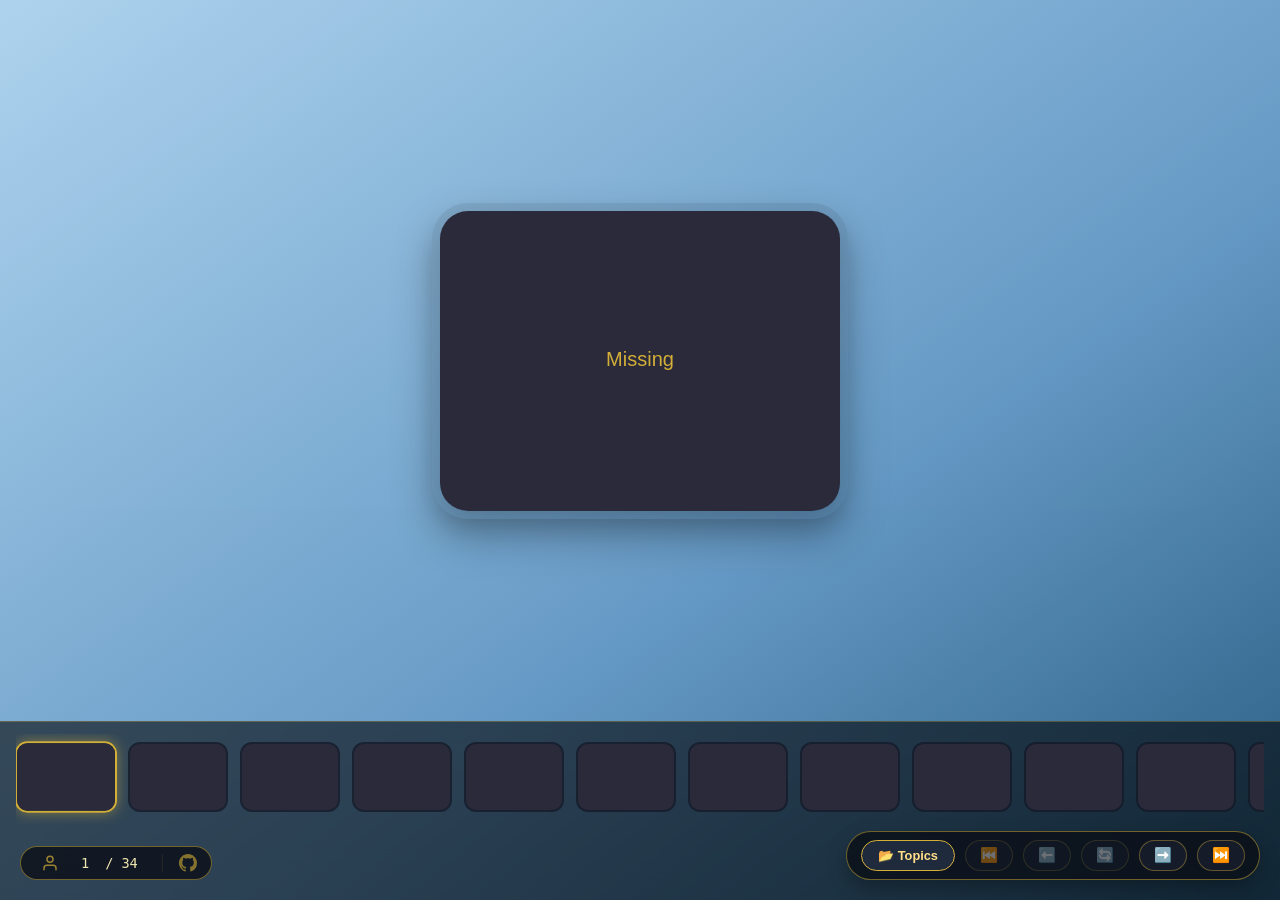
==== dhamma/index.html @ 02d5153f "apply meritmoon theme" ====
<!DOCTYPE html>
<html lang="en">
<head>
  <meta charset="UTF-8" />
  <meta name="viewport" content="width=device-width, initial-scale=1.0, user-scalable=no, viewport-fit=cover" />
  <link rel="icon" type="image/jpeg" href="wheel.jpeg" />
  <title>Dhamma Slides · topics.json</title>
  <link rel="stylesheet" href="style.css" />
</head>
<body>

  <div class="slideshow-container">
    <div class="featured-area" id="featuredArea"></div>
    <div class="carousel-section" id="carouselSection">
      <div class="carousel-container" id="carouselContainer">
        <div class="carousel-track" id="carouselTrack"></div>
      </div>
    </div>
  </div>

  <div class="nav-controls">
    <button id="topicBtn">📂 Topics</button>
    <button id="firstBtn">⏮️</button>
    <button id="prevBtn">⬅️</button>
    <button id="linkBtn">🔄</button>
    <button id="nextBtn">➡️</button>
    <button id="lastBtn">⏭️</button>
  </div>

  <div class="slide-counter">
    <a href="index.html" class="profile-link" title="Back to Profile">
      <svg height="18" width="18" viewBox="0 0 24 24" fill="none" stroke="currentColor" stroke-width="2" stroke-linecap="round" stroke-linejoin="round">
        <path d="M20 21v-2a4 4 0 0 0-4-4H8a4 4 0 0 0-4 4v2"/>
        <circle cx="12" cy="7" r="4"/>
      </svg>
    </a>
    <span class="counter-display" id="counterDisplay">1</span>
    <span class="counter-sep">/</span>
    <span id="totalSlidesSpan">0</span>
    <a href="https://github.com/rex-9/vensuvanna" target="_blank" class="github-link">
      <svg height="18" width="18" viewBox="0 0 16 16" fill="currentColor">
        <path d="M8 0C3.58 0 0 3.58 0 8c0 3.54 2.29 6.53 5.47 7.59.4.07.55-.17.55-.38 0-.19-.01-.82-.01-1.49-2.01.37-2.53-.49-2.69-.94-.09-.23-.48-.94-.82-1.13-.28-.15-.68-.52-.01-.53.63-.01 1.08.58 1.23.82.72 1.21 1.87.87 2.33.66.07-.52.28-.87.51-1.07-1.78-.2-3.64-.89-3.64-3.95 0-.87.31-1.59.82-2.15-.08-.2-.36-1.02.08-2.12 0 0 .67-.21 2.2.82.64-.18 1.32-.27 2-.27.68 0 1.36.09 2 .27 1.53-1.04 2.2-.82 2.2-.82.44 1.1.16 1.92.08 2.12.51.56.82 1.27.82 2.15 0 3.07-1.87 3.75-3.65 3.95.29.25.54.73.54 1.48 0 1.07-.01 1.93-.01 2.2 0 .21.15.46.55.38A8.013 8.013 0 0016 8c0-4.42-3.58-8-8-8z"/>
      </svg>
    </a>
  </div>

  <div class="topic-overlay" id="topicOverlay">
    <div class="topic-modal">
      <h2>📖 Select Topic</h2>
      <div class="topic-list" id="topicList"></div>
      <button class="topic-close" id="topicCloseBtn">✕ Close</button>
    </div>
  </div>

  <script src="main.js"></script>
</body>
</html>
---- dhamma/style.css ----
* {
  margin: 0;
  padding: 0;
  box-sizing: border-box;
  user-select: none;
}

body {
  width: 100vw;
  height: 100vh;
  overflow: hidden;
  font-family: 'Segoe UI', 'Noto Sans', system-ui, sans-serif;
  background: linear-gradient(145deg, #b7defa 0%, #6ba2d0 60%, #2c6288 100%);
  transition: background 0.3s ease;
}

body.fullscreen-bg {
  background: #000;
}

.slideshow-container {
  position: fixed;
  top: 0;
  left: 0;
  width: 100%;
  height: 100%;
  display: flex;
  flex-direction: column;
  overflow: hidden;
}

.featured-area {
  flex: 1;
  position: relative;
  min-height: 0;
  background: rgba(0, 0, 0, 0.05);
}

.slide {
  position: absolute;
  top: 0;
  left: 0;
  width: 100%;
  height: 100%;
  display: flex;
  align-items: center;
  justify-content: center;
  opacity: 0;
  transition: opacity 0.5s cubic-bezier(0.2, 0.9, 0.4, 1.1);
  pointer-events: none;
}

.slide.active {
  opacity: 1;
  pointer-events: auto;
  z-index: 10;
}

.image-frame {
  max-width: 88vw;
  max-height: 70vh;
  width: auto;
  height: auto;
  display: flex;
  justify-content: center;
  align-items: center;
  background: rgba(0, 0, 0, 0.1);
  border-radius: 36px;
  padding: 8px;
  backdrop-filter: blur(4px);
  box-shadow: 0 20px 40px rgba(0, 0, 0, 0.25);
  transition: all 0.3s ease;
}

.image-frame.fullscreen {
  width: 100vw;
  height: 100vh;
  max-width: 100vw;
  max-height: 100vh;
  padding: 0;
  border-radius: 0;
  background: #000;
  backdrop-filter: none;
  box-shadow: none;
}

.image-frame img,
.image-frame video {
  max-width: 100%;
  max-height: 70vh;
  width: auto;
  height: auto;
  object-fit: contain;
  border-radius: 28px;
  display: block;
  box-shadow: 0 12px 28px rgba(0, 0, 0, 0.2);
  transition: all 0.3s ease;
}

.image-frame.fullscreen img,
.image-frame.fullscreen video {
  width: 100%;
  height: 100%;
  max-width: 100%;
  max-height: 100%;
  object-fit: contain;
  object-position: center;
  border-radius: 0;
  box-shadow: none;
}

.carousel-section {
  background: rgba(0, 0, 0, 0.6);
  backdrop-filter: blur(20px);
  border-top: 1px solid rgba(212, 175, 55, 0.3);
  padding: 12px 0;
  transition: all 0.3s ease;
}

.carousel-section.hidden {
  display: none;
}

.carousel-container {
  overflow-x: auto;
  overflow-y: hidden;
  scroll-behavior: smooth;
  -webkit-overflow-scrolling: touch;
  scrollbar-width: thin;
  scrollbar-color: #d4af37 #2a2a3a;
  margin: 0 16px 64px 16px;
}

.carousel-container::-webkit-scrollbar {
  height: 5px;
}

.carousel-container::-webkit-scrollbar-track {
  background: #2a2a3a;
  border-radius: 10px;
}

.carousel-container::-webkit-scrollbar-thumb {
  background: #d4af37;
  border-radius: 10px;
}

.carousel-track {
  display: flex;
  gap: 12px;
  padding: 8px 0 12px 0;
  min-width: min-content;
}

.carousel-item {
  flex-shrink: 0;
  width: 100px;
  height: 70px;
  background: rgba(20, 25, 40, 0.8);
  border-radius: 12px;
  overflow: hidden;
  cursor: pointer;
  transition: all 0.2s ease;
  border: 2px solid transparent;
  display: flex;
  align-items: center;
  justify-content: center;
  position: relative;
}

.carousel-item:hover {
  transform: translateY(-3px);
  border-color: #d4af37aa;
}

.carousel-item.active {
  border-color: #d4af37;
  box-shadow: 0 0 12px rgba(212, 175, 55, 0.5);
  transform: scale(1.02);
}

.carousel-item img {
  width: 100%;
  height: 100%;
  object-fit: cover;
  pointer-events: none;
}

.video-thumb {
  position: relative;
  width: 100%;
  height: 100%;
  background: #000;
  display: flex;
  align-items: center;
  justify-content: center;
}

.video-thumb img {
  width: 100%;
  height: 100%;
  object-fit: cover;
  opacity: 0.8;
}

.video-thumb::after {
  content: "▶";
  position: absolute;
  top: 50%;
  left: 50%;
  transform: translate(-50%, -50%);
  color: #fff;
  font-size: 20px;
  background: rgba(0, 0, 0, 0.6);
  width: 30px;
  height: 30px;
  border-radius: 50%;
  display: flex;
  align-items: center;
  justify-content: center;
  pointer-events: none;
  font-family: monospace;
}

.nav-controls {
  position: fixed;
  bottom: 20px;
  right: 20px;
  z-index: 30;
  display: flex;
  gap: 10px;
  background: rgba(10, 14, 23, 0.8);
  backdrop-filter: blur(16px);
  padding: 8px 14px;
  border-radius: 50px;
  border: 1px solid rgba(212, 175, 55, 0.5);
  box-shadow: 0 8px 20px rgba(0, 0, 0, 0.3);
  transition: all 0.2s ease;
}

.nav-controls.hidden {
  opacity: 0;
  pointer-events: none;
}

button {
  background: rgba(25, 30, 45, 0.85);
  border: none;
  color: #ffdf88;
  font-size: 0.9rem;
  padding: 6px 14px;
  border-radius: 50px;
  cursor: pointer;
  font-weight: 600;
  transition: all 0.25s cubic-bezier(0.2, 0.9, 0.4, 1.1);
  border: 1px solid rgba(212, 175, 55, 0.4);
  display: inline-flex;
  align-items: center;
  justify-content: center;
  gap: 5px;
  min-width: 40px;
}

button:hover:not(:disabled) {
  background: #d4af37;
  color: #1a1a2a;
  transform: translateY(-2px);
}

button:disabled {
  opacity: 0.4;
  cursor: not-allowed;
}

#topicBtn {
  background: rgba(35, 45, 65, 0.9);
  border-color: #d4af37;
  font-size: 0.8rem;
  padding: 6px 16px;
}

#topicBtn:hover:not(:disabled) {
  background: #d4af37;
  color: #1a1a2a;
}

.slide-counter {
  position: fixed;
  bottom: 20px;
  left: 20px;
  background: rgba(10, 14, 23, 0.8);
  backdrop-filter: blur(16px);
  padding: 5px 14px;
  border-radius: 50px;
  color: #f0e6b0;
  font-family: 'Cinzel', monospace;
  font-size: 0.85rem;
  z-index: 30;
  border: 1px solid rgba(212, 175, 55, 0.5);
  display: flex;
  align-items: center;
  gap: 8px;
  pointer-events: auto;
}

.slide-counter.hidden {
  opacity: 0;
  pointer-events: none;
}

.counter-display {
  cursor: pointer;
  padding: 2px 8px;
  border-radius: 40px;
  transition: background 0.2s;
}

.counter-display:hover {
  background: rgba(212, 175, 55, 0.2);
}

.counter-input {
  background: rgba(0, 0, 0, 0.6);
  border: 1px solid #d4af37;
  color: #ffdf88;
  font-family: 'Cinzel', monospace;
  font-size: 0.85rem;
  padding: 3px 8px;
  border-radius: 40px;
  width: 60px;
  text-align: center;
  outline: none;
}

.profile-link {
  color: #d4af37;
  text-decoration: none;
  display: inline-flex;
  align-items: center;
  gap: 5px;
  font-size: 0.75rem;
  font-family: 'Segoe UI', sans-serif;
  opacity: 0.7;
  transition: all 0.3s ease;
  padding: 2px 6px;
  border-radius: 4px;
}

.profile-link:hover {
  opacity: 1;
  background: rgba(212, 175, 55, 0.1);
  transform: translateY(-1px);
}

.profile-link svg {
  flex-shrink: 0;
}

/* GitHub link in slide counter */
.github-link {
  color: #d4af37;
  text-decoration: none;
  display: inline-flex;
  align-items: center;
  gap: 6px;
  font-size: 0.75rem;
  font-family: 'Segoe UI', sans-serif;
  opacity: 0.6;
  transition: opacity 0.3s ease, transform 0.2s ease;
  margin-left: 16px;
  padding-left: 16px;
  border-left: 1px solid rgba(212, 175, 55, 0.15);
}

.github-link:hover {
  opacity: 1;
  transform: translateY(-1px);
}

.github-link svg {
  flex-shrink: 0;
}

.topic-overlay {
  position: fixed;
  top: 0;
  left: 0;
  width: 100%;
  height: 100%;
  background: rgba(0, 0, 0, 0.7);
  backdrop-filter: blur(12px);
  z-index: 100;
  display: none;
  align-items: center;
  justify-content: center;
}

.topic-overlay.open {
  display: flex;
}

.topic-modal {
  background: rgba(20, 25, 40, 0.95);
  border: 1px solid rgba(212, 175, 55, 0.4);
  border-radius: 30px;
  padding: 35px 45px;
  max-width: 500px;
  width: 90%;
  max-height: 80vh;
  overflow-y: auto;
  box-shadow: 0 30px 60px rgba(0, 0, 0, 0.6);
  animation: slideUp 0.3s cubic-bezier(0.2, 0.9, 0.4, 1.1);
}

.topic-modal h2 {
  color: #d4af37;
  font-family: 'Cinzel', serif;
  font-size: 1.4rem;
  text-align: center;
  margin-bottom: 20px;
  letter-spacing: 2px;
  border-bottom: 1px solid rgba(212, 175, 55, 0.2);
  padding-bottom: 12px;
}

.topic-list {
  display: flex;
  flex-direction: column;
  gap: 8px;
}

.topic-item {
  background: rgba(255, 255, 255, 0.05);
  border: 1px solid rgba(212, 175, 55, 0.15);
  border-radius: 16px;
  padding: 14px 20px;
  color: #f0e6d0;
  font-size: 1rem;
  cursor: pointer;
  transition: all 0.2s ease;
  display: flex;
  justify-content: space-between;
  align-items: center;
}

.topic-item:hover {
  background: rgba(212, 175, 55, 0.15);
  border-color: #d4af37;
  transform: translateX(4px);
}

.topic-item.active {
  background: rgba(212, 175, 55, 0.2);
  border-color: #d4af37;
  color: #ffdf88;
}

.topic-item .badge {
  background: rgba(212, 175, 55, 0.2);
  color: #d4af37;
  padding: 2px 12px;
  border-radius: 40px;
  font-size: 0.75rem;
  font-weight: 600;
}

.topic-close {
  display: block;
  margin: 20px auto 0;
  background: rgba(212, 175, 55, 0.15);
  border: 1px solid rgba(212, 175, 55, 0.3);
  color: #d4af37;
  padding: 10px 30px;
  border-radius: 50px;
  font-size: 0.9rem;
  cursor: pointer;
  transition: all 0.2s ease;
  font-family: 'Cinzel', serif;
}

.topic-close:hover {
  background: #d4af37;
  color: #1a1a2a;
}

.topic-empty {
  color: #888;
  text-align: center;
  padding: 30px 0;
  font-style: italic;
}

.loading-spinner {
  color: #d4af37;
  text-align: center;
  padding: 20px;
  font-size: 1.1rem;
}

@keyframes slideUp {
  from {
    opacity: 0;
    transform: translateY(30px);
  }

  to {
    opacity: 1;
    transform: translateY(0);
  }
}

body.fullscreen-bg .carousel-section,
body.fullscreen-bg .nav-controls:not(.hidden),
body.fullscreen-bg .slide-counter:not(.hidden) {
  display: none;
}

@media (max-width: 768px) {
  .carousel-item {
    width: 70px;
    height: 50px;
  }

  .image-frame {
    max-height: 60vh;
  }

  .image-frame img,
  .image-frame video {
    max-height: 60vh;
  }

  button {
    padding: 5px 10px;
    font-size: 0.75rem;
    min-width: 34px;
  }

  .slide-counter {
    font-size: 0.7rem;
    padding: 4px 10px;
  }

  .profile-link span,
  .github-link span {
    display: none;
    /* Hide text on mobile, show only icons */
  }

  .profile-link,
  .github-link {
    font-size: 0;
    padding: 2px 4px;
  }

  .profile-link svg,
  .github-link svg {
    width: 16px;
    height: 16px;
  }

  .topic-modal {
    padding: 25px 20px;
  }

  .topic-item {
    padding: 12px 16px;
    font-size: 0.9rem;
  }
}
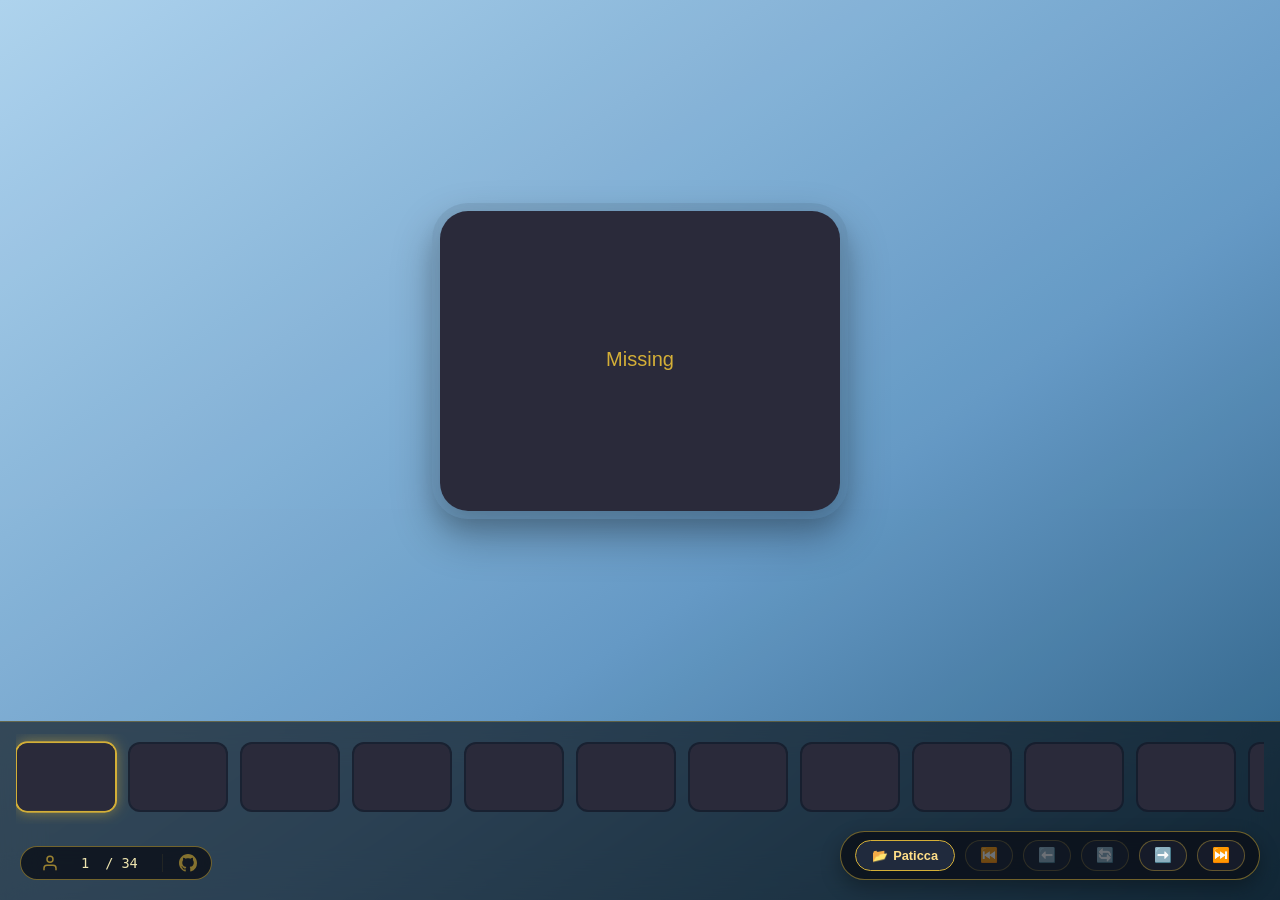
==== commit dc566239: "dhamma site fix and portfolio draft" ====
--- a/dhamma/index.html
+++ b/dhamma/index.html
@@ -2,10 +2,14 @@
 <html lang="en">
 <head>
   <meta charset="UTF-8" />
-  <meta name="viewport" content="width=device-width, initial-scale=1.0, user-scalable=no, viewport-fit=cover" />
-  <link rel="icon" type="image/jpeg" href="wheel.jpeg" />
-  <title>Dhamma Slides · topics.json</title>
+  <meta name="viewport" content="width=device-width, initial-scale=1.0" />
+  <title>Ven. Sayadaw Suvanna — Paauk Tawya · A Teacher You Can Sit With</title>
+  <meta name="description" content="Sayadaw Suvanna teaches the Theravāda path with a smile — Samatha, Vipassanā, and the Abhidhamma — offered freely, with patience and loving-kindness, to anyone willing to begin." />
+  <link rel="preconnect" href="https://fonts.googleapis.com" />
+  <link rel="preconnect" href="https://fonts.gstatic.com" crossorigin />
+  <link href="https://fonts.googleapis.com/css2?family=Cormorant+Garamond:ital,wght@0,300;0,400;0,500;0,600;0,700;1,300;1,400;1,600&family=Noto+Sans:ital,wght@0,300;0,400;0,600;1,300&display=swap" rel="stylesheet" />
   <link rel="stylesheet" href="style.css" />
+  <link rel="icon" type="image/svg+xml" href="data:image/svg+xml,%3Csvg xmlns='http://www.w3.org/2000/svg' viewBox='0 0 100 100'%3E%3Cdefs%3E%3CradialGradient id='sunGold' cx='40%25' cy='35%25' r='60%25'%3E%3Cstop offset='0%25' stop-color='%23FFFBE8'/%3E%3Cstop offset='55%25' stop-color='%23F0CC60'/%3E%3Cstop offset='100%25' stop-color='%23D4A832'/%3E%3C/radialGradient%3E%3Cfilter id='glow' x='-40%25' y='-40%25' width='180%25' height='180%25'%3E%3CfeGaussianBlur stdDeviation='3.5' result='blur'/%3E%3CfeMerge%3E%3CfeMergeNode in='blur'/%3E%3CfeMergeNode in='SourceGraphic'/%3E%3C/feMerge%3E%3C/filter%3E%3C/defs%3E%3Ccircle cx='50' cy='50' r='42' fill='url%28%23sunGold%29' filter='url%28%23glow%29'/%3E%3Ccircle cx='50' cy='50' r='42' fill='none' stroke='%23D4A832' stroke-width='0.8' opacity='0.5'/%3E%3C/svg%3E" />
 </head>
 <body>
 
@@ -19,7 +23,7 @@
   </div>
 
   <div class="nav-controls">
-    <button id="topicBtn">📂 Topics</button>
+    <button id="topicBtn">📂 <span id="currentTopicDisplay">Topics</span></button>
     <button id="firstBtn">⏮️</button>
     <button id="prevBtn">⬅️</button>
     <button id="linkBtn">🔄</button>
@@ -27,7 +31,7 @@
     <button id="lastBtn">⏭️</button>
   </div>
 
-  <div class="slide-counter">
+  <div class="slide-counter" id="slideCounter">
     <a href="index.html" class="profile-link" title="Back to Profile">
       <svg height="18" width="18" viewBox="0 0 24 24" fill="none" stroke="currentColor" stroke-width="2" stroke-linecap="round" stroke-linejoin="round">
         <path d="M20 21v-2a4 4 0 0 0-4-4H8a4 4 0 0 0-4 4v2"/>
--- a/dhamma/style.css
+++ b/dhamma/style.css
@@ -516,35 +516,33 @@
 }
 
 @media (max-width: 768px) {
-  .carousel-item {
-    width: 70px;
-    height: 50px;
-  }
-
-  .image-frame {
-    max-height: 60vh;
-  }
-
-  .image-frame img,
-  .image-frame video {
-    max-height: 60vh;
-  }
-
   button {
     padding: 5px 10px;
     font-size: 0.75rem;
     min-width: 34px;
   }
 
+
   .slide-counter {
-    font-size: 0.7rem;
-    padding: 4px 10px;
-  }
-
+    position: fixed;
+    top: 12px;
+    bottom: auto;
+    left: 50%;
+    transform: translateX(-50%);
+    z-index: 35;
+    background: rgba(10, 14, 23, 0.85);
+    backdrop-filter: blur(16px);
+    padding: 6px 14px;
+    border-radius: 50px;
+    font-size: 0.75rem;
+    border: 1px solid rgba(212, 175, 55, 0.4);
+    gap: 6px;
+  }
+
+  /* Hide profile and github text on mobile */
   .profile-link span,
   .github-link span {
     display: none;
-    /* Hide text on mobile, show only icons */
   }
 
   .profile-link,
@@ -559,6 +557,65 @@
     height: 16px;
   }
 
+  .counter-display {
+    font-size: 0.85rem;
+    padding: 0 4px;
+  }
+
+  .counter-sep {
+    margin: 0 2px;
+  }
+
+  .nav-controls {
+    bottom: 16px;
+    right: 50%;
+    transform: translateX(50%);
+    padding: 6px 10px;
+    gap: 6px;
+    border-radius: 40px;
+  }
+
+  .nav-controls button {
+    font-size: 0.7rem;
+    padding: 4px 10px;
+    min-width: 30px;
+  }
+
+  /* Hide text on topic button, show only icon and topic name */
+  #topicBtn {
+    font-size: 0.7rem;
+    padding: 4px 10px;
+  }
+
+  /* Ensure featured area has proper padding for top counter */
+  .featured-area {
+    padding-top: 60px;
+  }
+
+  /* Carousel adjustments */
+  .carousel-item {
+    width: 70px;
+    height: 50px;
+  }
+
+  .image-frame {
+    max-height: 55vh;
+  }
+
+  .image-frame img,
+  .image-frame video {
+    max-height: 55vh;
+  }
+
+  .carousel-container {
+    margin: 0 10px 50px 10px;
+  }
+
+  .carousel-track {
+    gap: 8px;
+    padding: 6px 0 8px 0;
+  }
+
   .topic-modal {
     padding: 25px 20px;
   }
@@ -567,4 +624,54 @@
     padding: 12px 16px;
     font-size: 0.9rem;
   }
+}
+
+/* For very small screens */
+@media (max-width: 480px) {
+  .slide-counter {
+    padding: 4px 10px;
+    font-size: 0.7rem;
+    top: 8px;
+  }
+
+  .profile-link svg,
+  .github-link svg {
+    width: 14px;
+    height: 14px;
+  }
+
+  .counter-display {
+    font-size: 0.75rem;
+  }
+
+  .nav-controls {
+    bottom: 12px;
+    padding: 4px 8px;
+    gap: 4px;
+  }
+
+  .nav-controls button {
+    font-size: 0.6rem;
+    padding: 3px 8px;
+    min-width: 26px;
+  }
+
+  .featured-area {
+    padding-top: 50px;
+  }
+
+  .image-frame {
+    max-height: 50vh;
+  }
+
+  .image-frame img,
+  .image-frame video {
+    max-height: 50vh;
+    border-radius: 16px;
+  }
+
+  .carousel-item {
+    width: 56px;
+    height: 40px;
+  }
 }
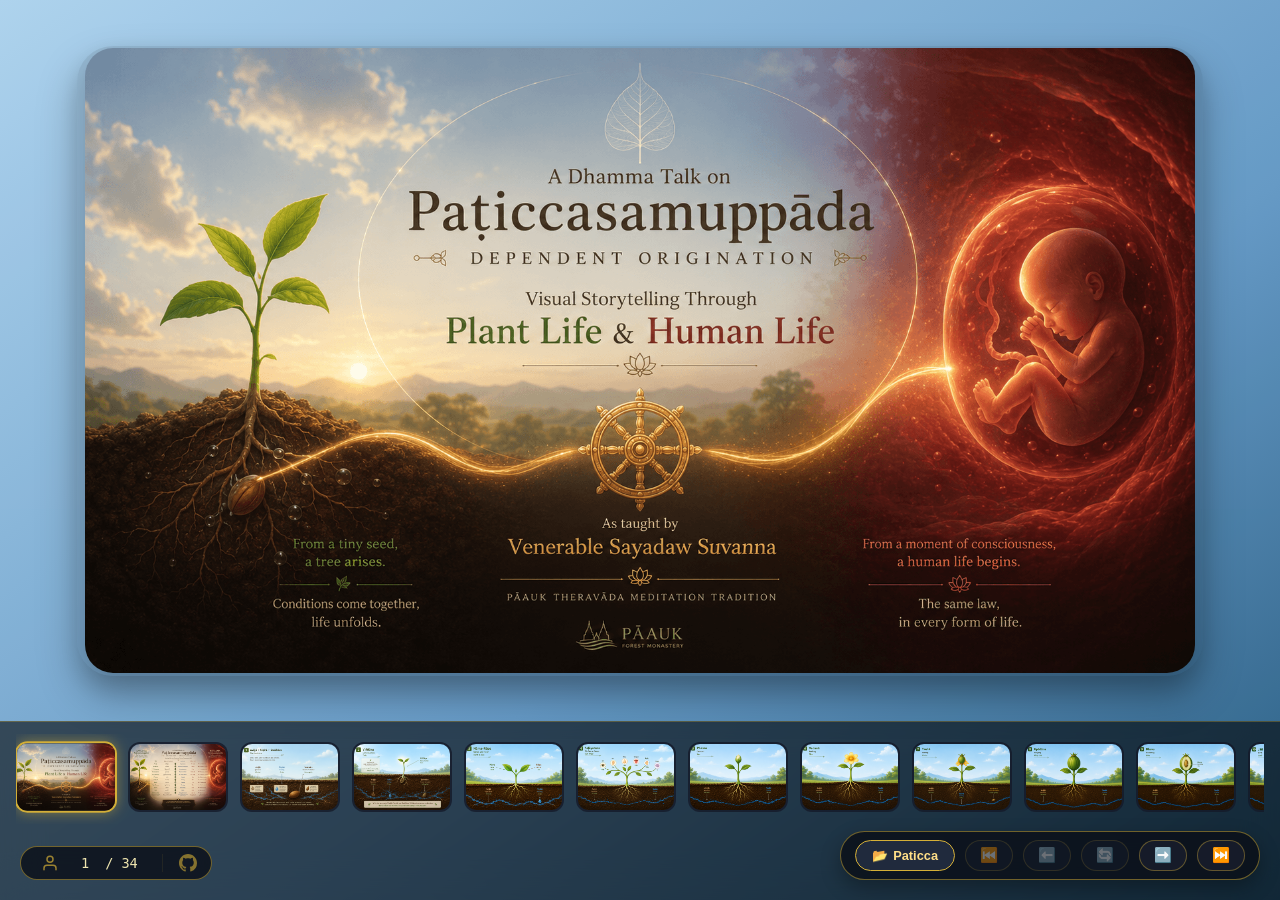
==== commit 13fc69bf: "back to profile fix" ====
--- a/dhamma/index.html
+++ b/dhamma/index.html
@@ -32,8 +32,8 @@
   </div>
 
   <div class="slide-counter" id="slideCounter">
-    <a href="index.html" class="profile-link" title="Back to Profile">
-      <svg height="18" width="18" viewBox="0 0 24 24" fill="none" stroke="currentColor" stroke-width="2" stroke-linecap="round" stroke-linejoin="round">
+    <a href="/" class="profile-link" title="Back to Profile">
+    <svg height="18" width="18" viewBox="0 0 24 24" fill="none" stroke="currentColor" stroke-width="2" stroke-linecap="round" stroke-linejoin="round">
         <path d="M20 21v-2a4 4 0 0 0-4-4H8a4 4 0 0 0-4 4v2"/>
         <circle cx="12" cy="7" r="4"/>
       </svg>
